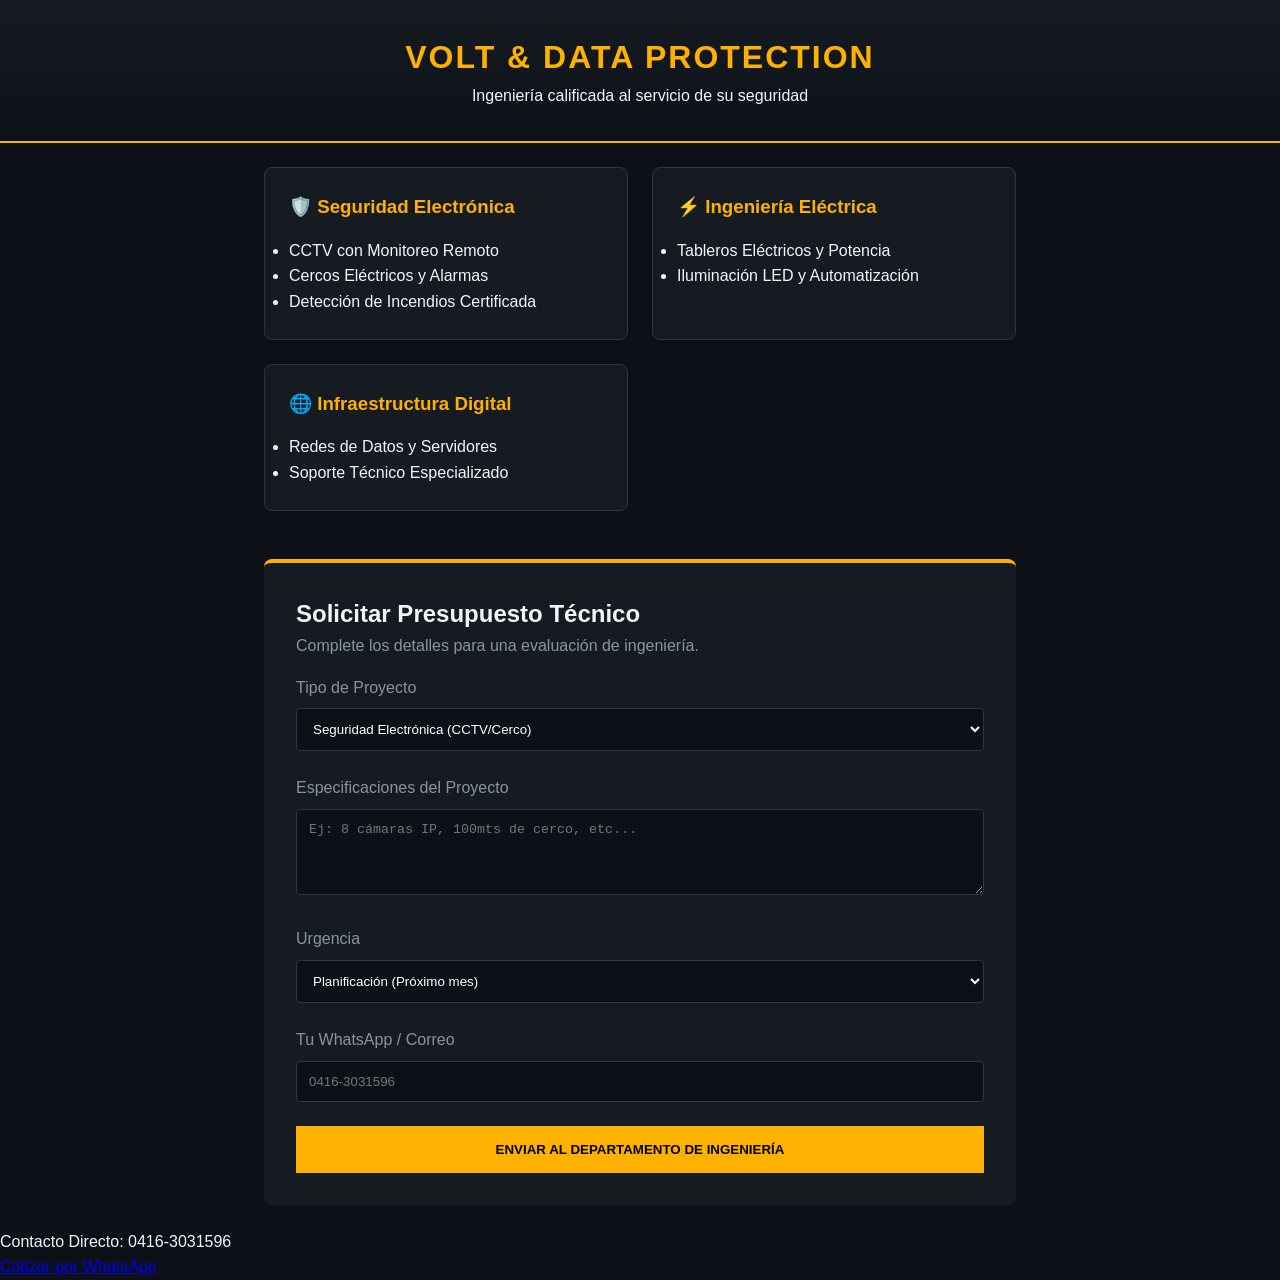
==== index.html @ 0964ef6d "fix: corregir IDs de formulario para accesibilidad" ====
<!DOCTYPE html>
<html lang="es">
<head>
    <meta charset="UTF-8">
    <meta name="viewport" content="width=device-width, initial-scale=1.0">
    <title>Volt & Data Protection | Ingeniería y Seguridad</title>
    <link rel="stylesheet" href="src/css/style.css">
    <script src="src/js/main.js" defer></script>
    
    <meta property="og:title" content="Volt & Data Protection">
    <meta property="og:description" content="Ingeniería especializada en Seguridad Electrónica, Redes y Energía.">
    <meta property="og:type" content="website">
    <meta property="og:url" content="https://dekardinuta.github.io/volt-data-protection/">
    <meta property="og:image" content="https://dekardinuta.github.io/volt-data-protection/assets/img/social/og-image.jpg">
    <meta name="twitter:card" content="summary_large_image">
</head>
<body>

    <header>
        <h1>Volt & Data Protection</h1>
        <p>Ingeniería calificada al servicio de su seguridad</p>
    </header>

    <main class="container">
        <section class="services-grid">
            <div class="card" id="seguridad">
                <h3>🛡️ Seguridad Electrónica</h3>
                <ul>
                    <li>CCTV con Monitoreo Remoto</li>
                    <li>Cercos Eléctricos y Alarmas</li>
                    <li>Detección de Incendios Certificada</li>
                </ul>
            </div>

            <div class="card" id="electrica">
                <h3>⚡ Ingeniería Eléctrica</h3>
                <ul>
                    <li>Tableros Eléctricos y Potencia</li>
                    <li>Iluminación LED y Automatización</li>
                </ul>
            </div>

            <div class="card" id="redes">
                <h3>🌐 Infraestructura Digital</h3>
                <ul>
                    <li>Redes de Datos y Servidores</li>
                    <li>Soporte Técnico Especializado</li>
                </ul>
            </div>
        </section>

        <section id="contacto">
            <form id="lead-form">
                <h2>Solicitar Presupuesto Técnico</h2>
                <p style="color: var(--text-dim); margin-bottom: 1rem;">Complete los detalles para una evaluación de ingeniería.</p>
                
                <label for="tipo">Tipo de Proyecto</label>
                <select id="tipo" name="tipo" required>
                    <option value="Seguridad">Seguridad Electrónica (CCTV/Cerco)</option>
                    <option value="Incendio">Sistemas Contra Incendio</option>
                    <option value="Electrica">Ingeniería Eléctrica / Motores</option>
                    <option value="Redes">Redes y Datos</option>
                </select>

                <label for="specs">Especificaciones del Proyecto</label>
                <textarea id="specs" name="specs" rows="4" placeholder="Ej: 8 cámaras IP, 100mts de cerco, etc..." required></textarea>

                <label for="urgencia">Urgencia</label>
                <select id="urgencia" name="urgencia">
                    <option value="Baja">Planificación (Próximo mes)</option>
                    <option value="Media">Normal (Esta semana)</option>
                    <option value="Alta">Inmediata / Emergencia</option>
                </select>

                <label for="contacto-input">Tu WhatsApp / Correo</label>
                <input type="text" id="contacto-input" name="contacto" required placeholder="0416-3031596">

                <button type="submit">Enviar al Departamento de Ingeniería</button>
            </form>
        </section>
    </main>

    <footer>
        <p>Contacto Directo: 0416-3031596</p>
        <a href="https://wa.me/584163031596" class="btn-whatsapp">Cotizar por WhatsApp</a>
    </footer>

</body>
</html>
---- src/css/style.css ----
:root {
    --bg-dark: #0d1117;       /* Azul casi negro (profesional) */
    --bg-card: #161b22;       /* Gris grafito para secciones */
    --accent: #ffb100;        /* Ámbar / Amarillo seguridad */
    --text-main: #f0f6fc;     /* Blanco puro */
    --text-dim: #8b949e;      /* Gris para detalles */
    --border: #30363d;
}

* { box-sizing: border-box; margin: 0; padding: 0; }

body {
    background-color: var(--bg-dark);
    color: var(--text-main);
    font-family: 'Segoe UI', Tahoma, Geneva, Verdana, sans-serif;
    line-height: 1.6;
}

header {
    padding: 2rem;
    text-align: center;
    border-bottom: 2px solid var(--accent);
    background: linear-gradient(180deg, #161b22 0%, #0d1117 100%);
}

header h1 { color: var(--accent); letter-spacing: 2px; text-transform: uppercase; }

.container { padding: 1.5rem; max-width: 800px; margin: auto; }

/* Grid de Pilares */
.services-grid {
    display: grid;
    grid-template-columns: repeat(auto-fit, minmax(250px, 1fr));
    gap: 1.5rem;
    margin-bottom: 3rem;
}

.card {
    background: var(--bg-card);
    padding: 1.5rem;
    border-radius: 8px;
    border: 1px solid var(--border);
    transition: 0.3s;
}

.card:hover { border-color: var(--accent); transform: translateY(-5px); }

.card h3 { color: var(--accent); margin-bottom: 1rem; }

/* Formulario Industrial */
#lead-form {
    background: var(--bg-card);
    padding: 2rem;
    border-radius: 8px;
    border-top: 4px solid var(--accent);
}

label { display: block; margin-bottom: 0.5rem; color: var(--text-dim); }

input, select, textarea {
    width: 100%;
    padding: 12px;
    margin-bottom: 1.5rem;
    background: #0d1117;
    border: 1px solid var(--border);
    color: white;
    border-radius: 4px;
}

button {
    background: var(--accent);
    color: #000;
    border: none;
    padding: 1rem 2rem;
    font-weight: bold;
    width: 100%;
    cursor: pointer;
    text-transform: uppercase;
}

button:hover { background: #e6a000; }
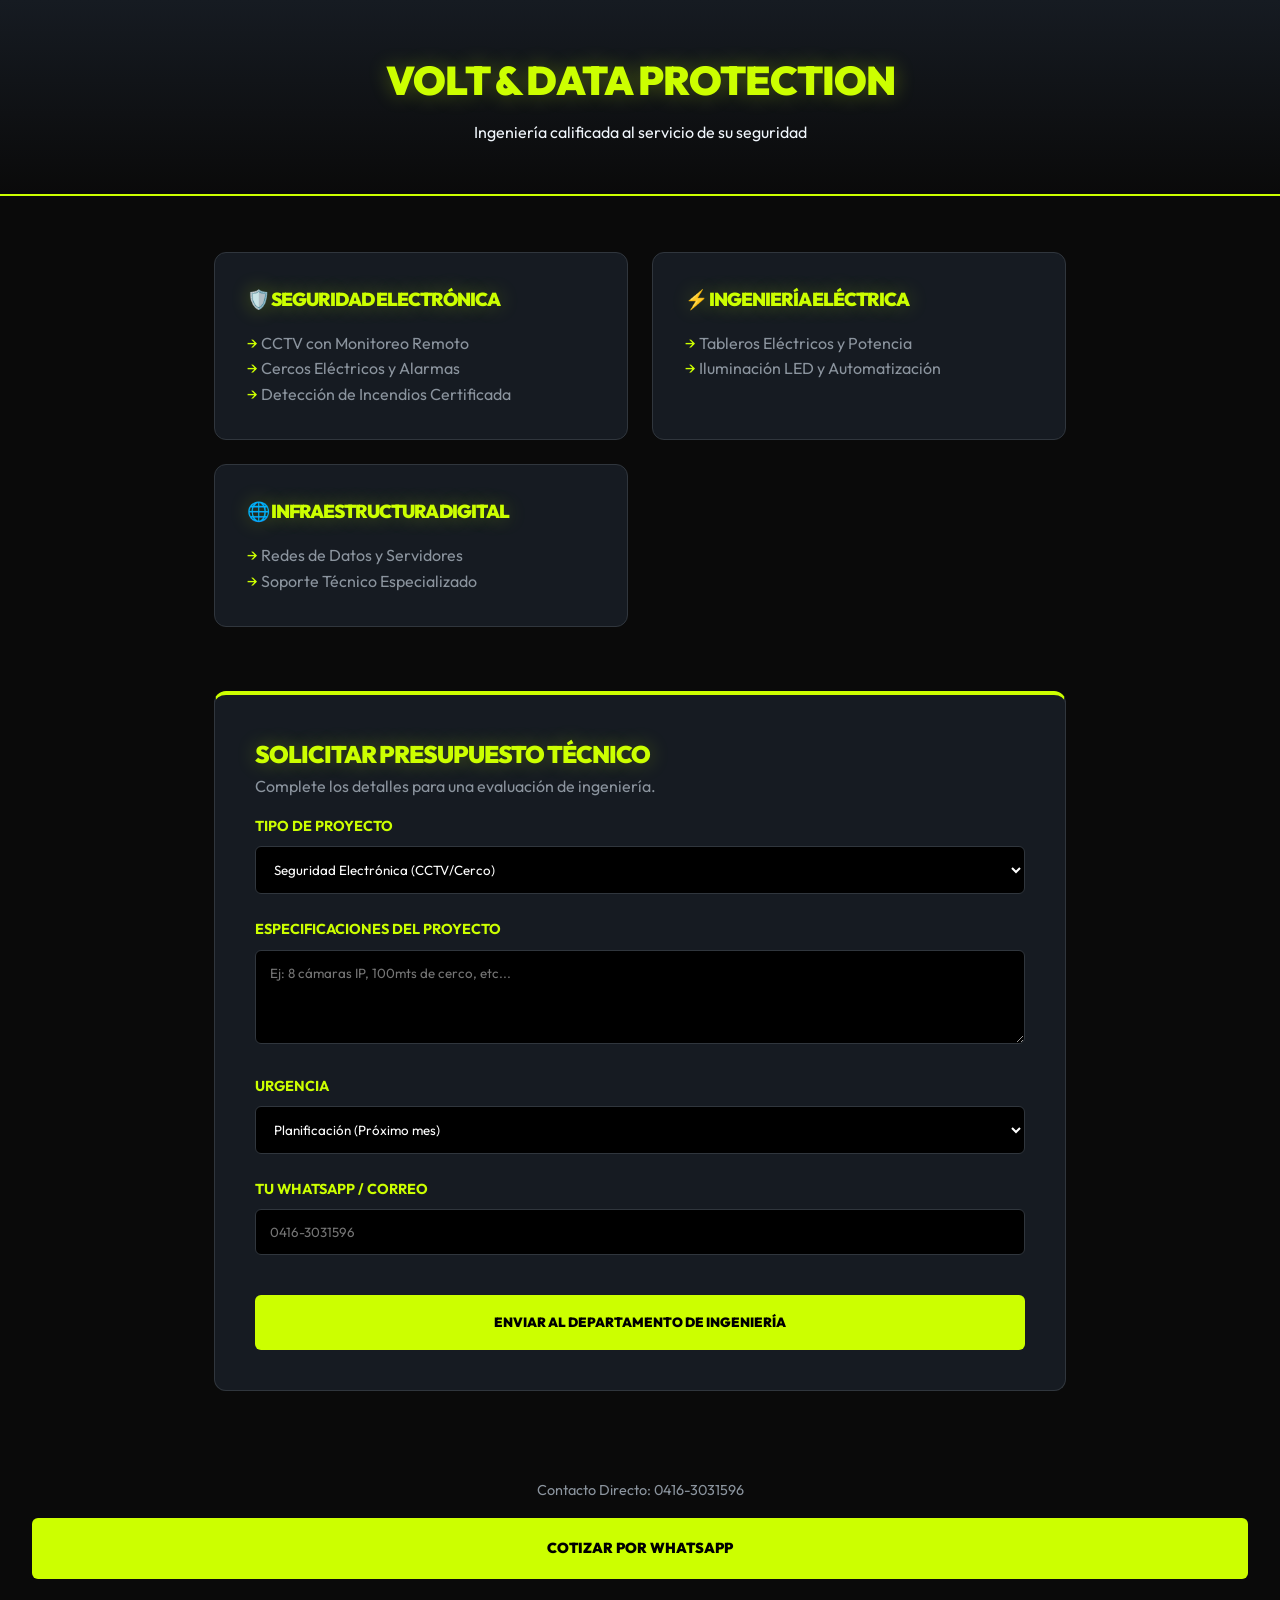
==== commit 8ef6c256: "style: rediseño total con fuente Outfit y paleta Neon Greenn" ====
--- a/index.html
+++ b/index.html
@@ -6,7 +6,7 @@
     <title>Volt & Data Protection | Ingeniería y Seguridad</title>
     <link rel="stylesheet" href="src/css/style.css">
     <script src="src/js/main.js" defer></script>
-    
+	<link href="https://fonts.googleapis.com/css2?family=Outfit:wght@400;900&display=swap" rel="stylesheet">		    
     <meta property="og:title" content="Volt & Data Protection">
     <meta property="og:description" content="Ingeniería especializada en Seguridad Electrónica, Redes y Energía.">
     <meta property="og:type" content="website">
--- a/src/css/style.css
+++ b/src/css/style.css
@@ -1,81 +1,155 @@
+/* 1. Variables Globales (Aquí controlas los colores de toda la web) */
 :root {
-    --bg-dark: #0d1117;       /* Azul casi negro (profesional) */
-    --bg-card: #161b22;       /* Gris grafito para secciones */
-    --accent: #ffb100;        /* Ámbar / Amarillo seguridad */
-    --text-main: #f0f6fc;     /* Blanco puro */
-    --text-dim: #8b949e;      /* Gris para detalles */
+    --neon-green: rgb(204, 255, 0);   /* El verde de tu captura */
+    --bg-dark: #0a0a0a;             /* Fondo casi negro para que resalte el neon */
+    --bg-card: #161b22;             /* Gris grafito para las tarjetas */
+    --text-main: #f0f6fc;
+    --text-dim: #8b949e;
     --border: #30363d;
 }
 
-* { box-sizing: border-box; margin: 0; padding: 0; }
+/* 2. Reset y Tipografía Base */
+* { 
+    box-sizing: border-box; 
+    margin: 0; 
+    padding: 0; 
+}
 
 body {
     background-color: var(--bg-dark);
     color: var(--text-main);
-    font-family: 'Segoe UI', Tahoma, Geneva, Verdana, sans-serif;
+    font-family: 'Outfit', sans-serif; /* La fuente moderna que elegiste */
     line-height: 1.6;
 }
 
-header {
-    padding: 2rem;
-    text-align: center;
-    border-bottom: 2px solid var(--accent);
-    background: linear-gradient(180deg, #161b22 0%, #0d1117 100%);
+/* 3. Títulos con Efecto Neón */
+h1, h2, h3 {
+    font-family: 'Outfit', sans-serif;
+    font-weight: 900;
+    text-transform: uppercase;
+    color: var(--neon-green);
+    text-shadow: rgba(204, 255, 0, 0.3) 0px 0px 20px; /* Brillo suave */
+    letter-spacing: -1px;
 }
 
-header h1 { color: var(--accent); letter-spacing: 2px; text-transform: uppercase; }
+header {
+    padding: 3rem 2rem;
+    text-align: center;
+    border-bottom: 2px solid var(--neon-green);
+    background: linear-gradient(180deg, #161b22 0%, #0a0a0a 100%);
+}
 
-.container { padding: 1.5rem; max-width: 800px; margin: auto; }
+header h1 { 
+    font-size: 2.5rem; 
+    margin-bottom: 0.5rem;
+}
 
-/* Grid de Pilares */
+/* 4. Contenedor y Tarjetas */
+.container { 
+    padding: 1.5rem; 
+    max-width: 900px; 
+    margin: auto; 
+}
+
 .services-grid {
     display: grid;
-    grid-template-columns: repeat(auto-fit, minmax(250px, 1fr));
+    grid-template-columns: repeat(auto-fit, minmax(280px, 1fr));
     gap: 1.5rem;
+    margin-top: 2rem;
     margin-bottom: 3rem;
 }
 
 .card {
     background: var(--bg-card);
-    padding: 1.5rem;
-    border-radius: 8px;
+    padding: 2rem;
+    border-radius: 12px;
     border: 1px solid var(--border);
-    transition: 0.3s;
+    transition: 0.3s ease;
 }
 
-.card:hover { border-color: var(--accent); transform: translateY(-5px); }
+.card:hover { 
+    border-color: var(--neon-green); 
+    transform: translateY(-5px);
+    box-shadow: 0 0 15px rgba(204, 255, 0, 0.1);
+}
 
-.card h3 { color: var(--accent); margin-bottom: 1rem; }
+.card ul {
+    list-style: none;
+    margin-top: 1rem;
+    color: var(--text-dim);
+}
 
-/* Formulario Industrial */
+.card li::before {
+    content: "→ ";
+    color: var(--neon-green);
+}
+
+/* 5. Formulario Profesional */
+#contacto {
+    margin-top: 4rem;
+}
+
 #lead-form {
     background: var(--bg-card);
-    padding: 2rem;
-    border-radius: 8px;
-    border-top: 4px solid var(--accent);
+    padding: 2.5rem;
+    border-radius: 12px;
+    border: 1px solid var(--border);
+    border-top: 4px solid var(--neon-green); /* Línea superior neón */
 }
 
-label { display: block; margin-bottom: 0.5rem; color: var(--text-dim); }
+label { 
+    display: block; 
+    margin-bottom: 0.5rem; 
+    color: var(--neon-green); 
+    font-weight: bold;
+    font-size: 0.9rem;
+    text-transform: uppercase;
+}
 
 input, select, textarea {
     width: 100%;
-    padding: 12px;
+    padding: 14px;
     margin-bottom: 1.5rem;
-    background: #0d1117;
+    background: #000;
     border: 1px solid var(--border);
     color: white;
-    border-radius: 4px;
+    border-radius: 6px;
+    font-family: inherit;
 }
 
-button {
-    background: var(--accent);
-    color: #000;
+input:focus, textarea:focus {
+    outline: none;
+    border-color: var(--neon-green);
+}
+
+/* 6. Botones (El corazón del diseño) */
+button, .btn-whatsapp {
+    background-color: var(--neon-green);
+    color: black;
+    font-weight: 900;
     border: none;
-    padding: 1rem 2rem;
-    font-weight: bold;
+    padding: 1.2rem;
     width: 100%;
     cursor: pointer;
     text-transform: uppercase;
+    font-family: 'Outfit', sans-serif;
+    border-radius: 6px;
+    transition: 0.3s;
+    display: block;
+    text-align: center;
+    text-decoration: none;
+    margin-top: 1rem;
 }
 
-button:hover { background: #e6a000; }
+button:hover, .btn-whatsapp:hover {
+    box-shadow: 0 0 25px var(--neon-green);
+    transform: scale(1.02);
+    filter: brightness(1.1);
+}
+
+footer {
+    text-align: center;
+    padding: 4rem 2rem;
+    color: var(--text-dim);
+    font-size: 0.9rem;
+}
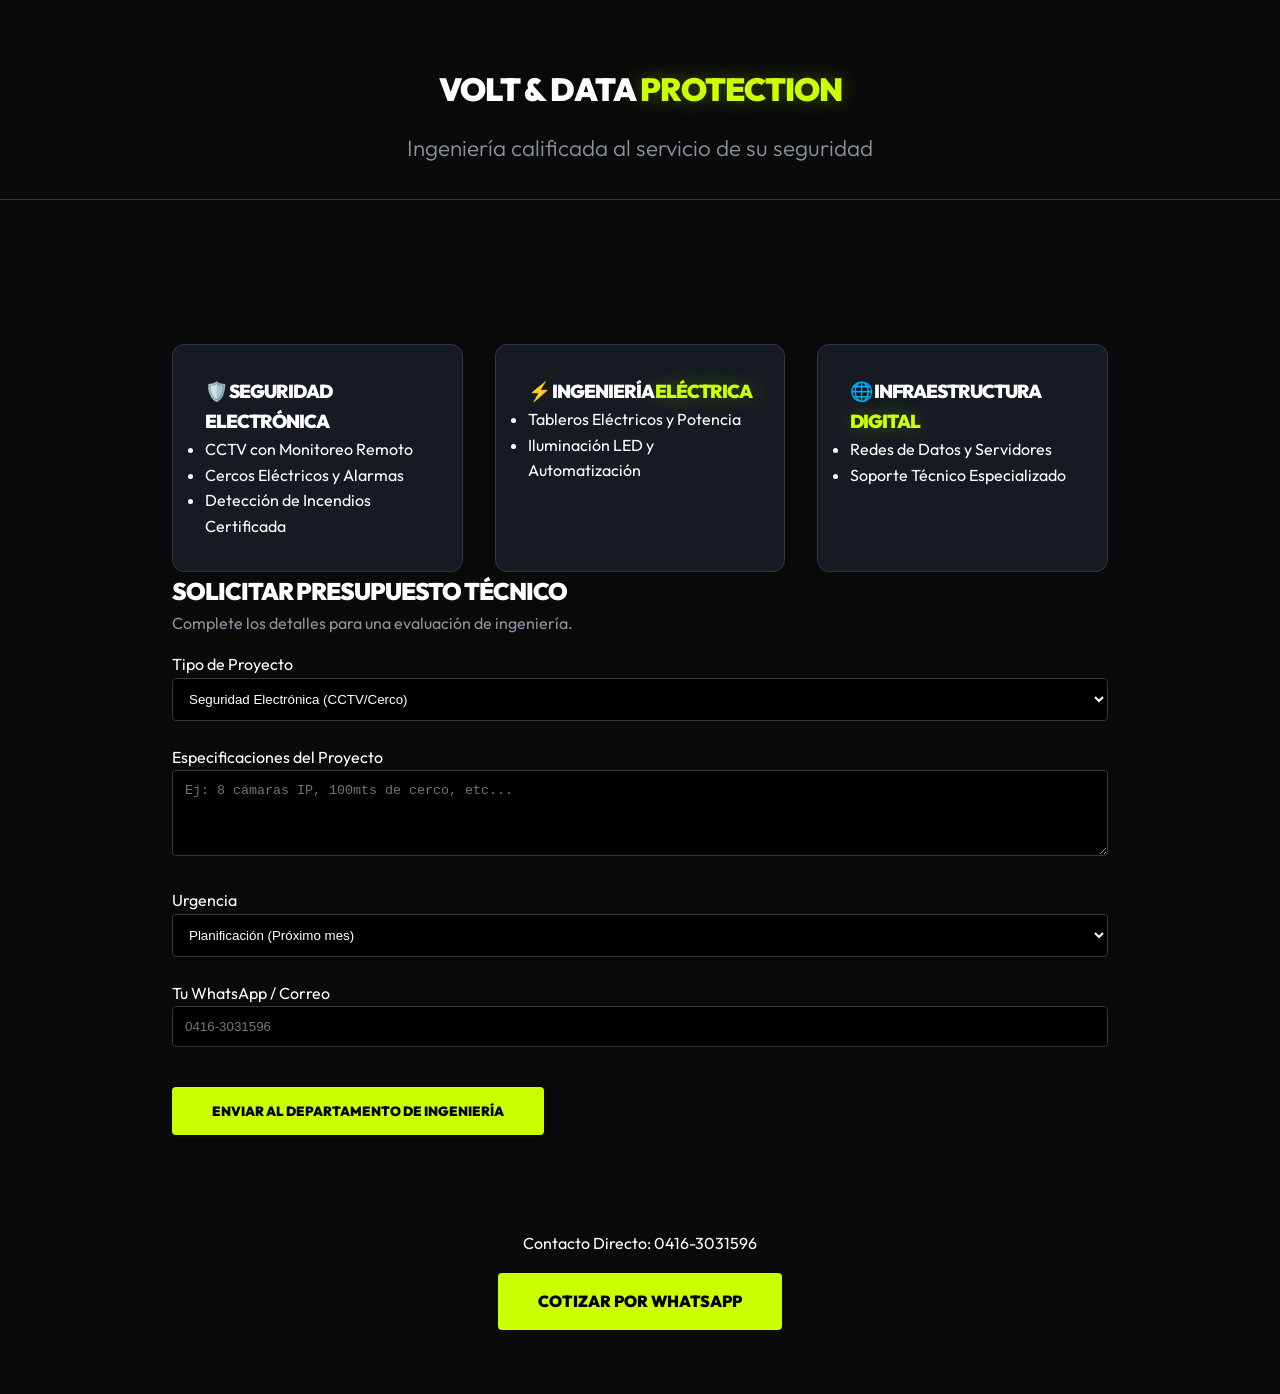
==== commit 3960299e: "style: balance visual bicolor y ajuste de jerarquia en botones y titulos" ====
--- a/index.html
+++ b/index.html
@@ -17,14 +17,14 @@
 <body>
 
     <header>
-        <h1>Volt & Data Protection</h1>
+        <h1>Volt & Data <span>Protection</span></h1>
         <p>Ingeniería calificada al servicio de su seguridad</p>
     </header>
 
     <main class="container">
         <section class="services-grid">
             <div class="card" id="seguridad">
-                <h3>🛡️ Seguridad Electrónica</h3>
+                <h3>🛡️ Seguridad <spam>Electrónica</span></h3>
                 <ul>
                     <li>CCTV con Monitoreo Remoto</li>
                     <li>Cercos Eléctricos y Alarmas</li>
@@ -33,7 +33,7 @@
             </div>
 
             <div class="card" id="electrica">
-                <h3>⚡ Ingeniería Eléctrica</h3>
+                <h3>⚡ Ingeniería <span>Eléctrica</span></h3>
                 <ul>
                     <li>Tableros Eléctricos y Potencia</li>
                     <li>Iluminación LED y Automatización</li>
@@ -41,7 +41,7 @@
             </div>
 
             <div class="card" id="redes">
-                <h3>🌐 Infraestructura Digital</h3>
+                <h3>🌐 Infraestructura <span>Digital</span></h3>
                 <ul>
                     <li>Redes de Datos y Servidores</li>
                     <li>Soporte Técnico Especializado</li>
--- a/src/css/style.css
+++ b/src/css/style.css
@@ -1,62 +1,68 @@
-/* 1. Variables Globales (Aquí controlas los colores de toda la web) */
 :root {
-    --neon-green: rgb(204, 255, 0);   /* El verde de tu captura */
-    --bg-dark: #0a0a0a;             /* Fondo casi negro para que resalte el neon */
-    --bg-card: #161b22;             /* Gris grafito para las tarjetas */
-    --text-main: #f0f6fc;
+    --neon-green: rgb(204, 255, 0);
+    --bg-dark: #0a0a0a;
+    --bg-card: #161b22;
+    --text-main: #ffffff;
     --text-dim: #8b949e;
     --border: #30363d;
 }
 
-/* 2. Reset y Tipografía Base */
-* { 
-    box-sizing: border-box; 
-    margin: 0; 
-    padding: 0; 
-}
+* { box-sizing: border-box; margin: 0; padding: 0; }
 
 body {
     background-color: var(--bg-dark);
     color: var(--text-main);
-    font-family: 'Outfit', sans-serif; /* La fuente moderna que elegiste */
+    font-family: 'Outfit', sans-serif;
     line-height: 1.6;
 }
 
-/* 3. Títulos con Efecto Neón */
+/* --- HEADER --- */
+header {
+    padding: 4rem 2rem;
+    text-align: center;
+    position: relative;
+}
+
+/* Título bicolor */
 h1, h2, h3 {
-    font-family: 'Outfit', sans-serif;
     font-weight: 900;
     text-transform: uppercase;
-    color: var(--neon-green);
-    text-shadow: rgba(204, 255, 0, 0.3) 0px 0px 20px; /* Brillo suave */
+    color: #ffffff; /* Color base Blanco */
     letter-spacing: -1px;
 }
 
-header {
-    padding: 3rem 2rem;
-    text-align: center;
-    border-bottom: 2px solid var(--neon-green);
-    background: linear-gradient(180deg, #161b22 0%, #0a0a0a 100%);
+/* La palabra resaltada en Verde */
+h1 span, h3 span {
+    color: var(--neon-green);
+    text-shadow: rgba(204, 255, 0, 0.3) 0px 0px 20px;
 }
 
-header h1 { 
-    font-size: 2.5rem; 
-    margin-bottom: 0.5rem;
+header p {
+    font-size: 1.4rem; /* Más grande como pediste */
+    color: var(--text-dim);
+    margin-top: 1rem;
+    font-weight: 300;
 }
 
-/* 4. Contenedor y Tarjetas */
-.container { 
-    padding: 1.5rem; 
-    max-width: 900px; 
-    margin: auto; 
+/* --- LÍNEA DIVISORIA SUTIL --- */
+header::after {
+    content: "";
+    display: block;
+    width: 110%; /* Sobrepasa un poco el contenido */
+    height: 1px;
+    background: var(--border); /* Casi imperceptible */
+    margin: 2rem auto 0;
+    transform: translateX(-5%); /* La centra aunque sea más ancha */
 }
+
+/* --- CARDS --- */
+.container { padding: 2rem; max-width: 1000px; margin: auto; }
 
 .services-grid {
     display: grid;
     grid-template-columns: repeat(auto-fit, minmax(280px, 1fr));
-    gap: 1.5rem;
-    margin-top: 2rem;
-    margin-bottom: 3rem;
+    gap: 2rem;
+    margin-top: 3rem;
 }
 
 .card {
@@ -64,92 +70,55 @@
     padding: 2rem;
     border-radius: 12px;
     border: 1px solid var(--border);
-    transition: 0.3s ease;
 }
 
-.card:hover { 
-    border-color: var(--neon-green); 
-    transform: translateY(-5px);
-    box-shadow: 0 0 15px rgba(204, 255, 0, 0.1);
-}
-
-.card ul {
-    list-style: none;
-    margin-top: 1rem;
-    color: var(--text-dim);
-}
-
-.card li::before {
-    content: "→ ";
-    color: var(--neon-green);
-}
-
-/* 5. Formulario Profesional */
-#contacto {
-    margin-top: 4rem;
-}
-
-#lead-form {
-    background: var(--bg-card);
-    padding: 2.5rem;
-    border-radius: 12px;
-    border: 1px solid var(--border);
-    border-top: 4px solid var(--neon-green); /* Línea superior neón */
-}
-
-label { 
-    display: block; 
-    margin-bottom: 0.5rem; 
-    color: var(--neon-green); 
-    font-weight: bold;
-    font-size: 0.9rem;
-    text-transform: uppercase;
-}
-
-input, select, textarea {
-    width: 100%;
-    padding: 14px;
-    margin-bottom: 1.5rem;
-    background: #000;
-    border: 1px solid var(--border);
-    color: white;
-    border-radius: 6px;
-    font-family: inherit;
-}
-
-input:focus, textarea:focus {
-    outline: none;
-    border-color: var(--neon-green);
-}
-
-/* 6. Botones (El corazón del diseño) */
+/* --- BOTONES (Ancho automático, no total) --- */
 button, .btn-whatsapp {
     background-color: var(--neon-green);
     color: black;
     font-weight: 900;
     border: none;
-    padding: 1.2rem;
-    width: 100%;
+    padding: 1rem 2.5rem; /* Padding lateral para que no ocupe todo */
+    width: auto;           /* Ancho según el texto */
+    display: inline-block; /* Permite que el ancho sea automático */
     cursor: pointer;
     text-transform: uppercase;
     font-family: 'Outfit', sans-serif;
-    border-radius: 6px;
+    border-radius: 4px;
     transition: 0.3s;
-    display: block;
-    text-align: center;
     text-decoration: none;
     margin-top: 1rem;
 }
 
-button:hover, .btn-whatsapp:hover {
-    box-shadow: 0 0 25px var(--neon-green);
-    transform: scale(1.02);
-    filter: brightness(1.1);
+/* Centrar el botón del formulario */
+#lead-form {
+    text-align: left; /* Contenido a la izquierda */
 }
 
+/* Para que el botón de envío no sea gigante */
+#lead-form button {
+    width: max-content; 
+    margin-top: 1rem;
+}
+
+/* Botón WhatsApp en el footer centrado */
 footer {
     text-align: center;
-    padding: 4rem 2rem;
-    color: var(--text-dim);
-    font-size: 0.9rem;
+    padding: 4rem;
 }
+
+button:hover, .btn-whatsapp:hover {
+    box-shadow: 0 0 20px var(--neon-green);
+    transform: translateY(-2px);
+}
+
+/* --- FORMULARIO --- */
+input, select, textarea {
+    width: 100%;
+    padding: 12px;
+    margin-bottom: 1.5rem;
+    background: #000;
+    border: 1px solid var(--border);
+    color: white;
+    border-radius: 4px;
+}
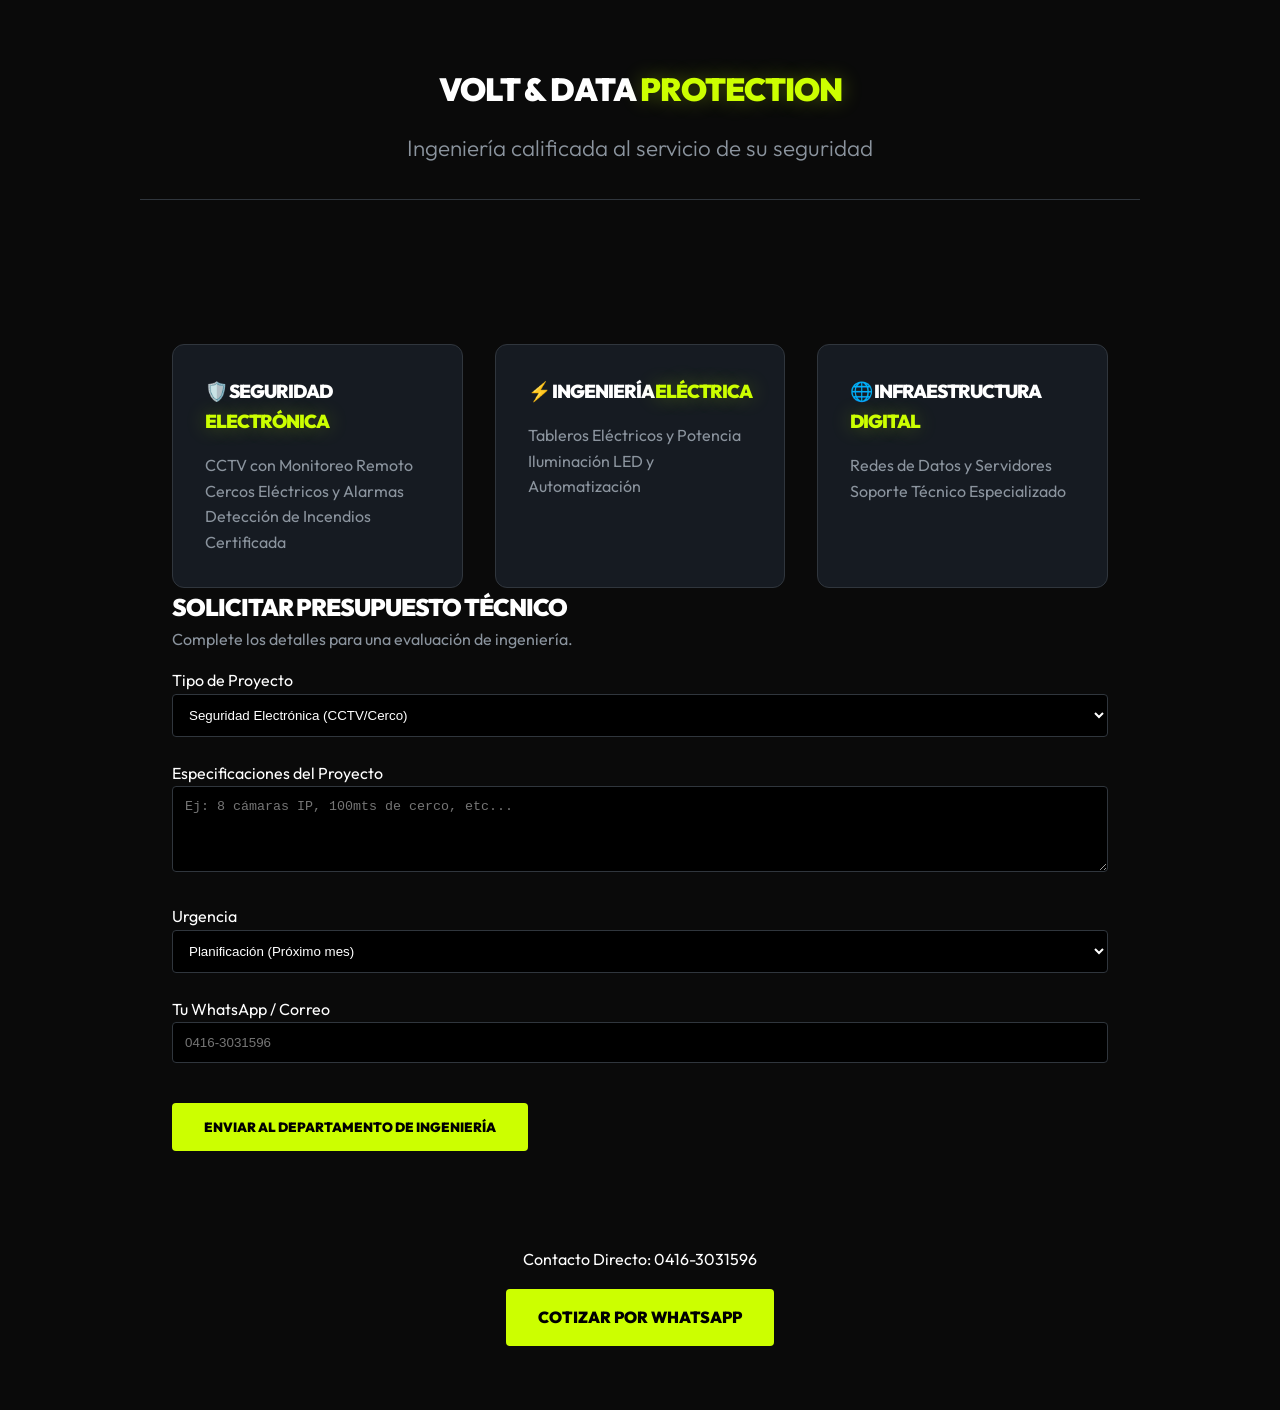
==== commit 3026d8b0: "fix: corregir etiquetas span y restaurar efectos hover en tarjetas con estilo bicolor" ====
--- a/index.html
+++ b/index.html
@@ -24,7 +24,7 @@
     <main class="container">
         <section class="services-grid">
             <div class="card" id="seguridad">
-                <h3>🛡️ Seguridad <spam>Electrónica</span></h3>
+                <h3>🛡️ Seguridad <span>Electrónica</span></h3>
                 <ul>
                     <li>CCTV con Monitoreo Remoto</li>
                     <li>Cercos Eléctricos y Alarmas</li>
--- a/src/css/style.css
+++ b/src/css/style.css
@@ -14,31 +14,29 @@
     color: var(--text-main);
     font-family: 'Outfit', sans-serif;
     line-height: 1.6;
+    overflow-x: hidden;
 }
 
 /* --- HEADER --- */
 header {
     padding: 4rem 2rem;
     text-align: center;
-    position: relative;
 }
 
-/* Título bicolor */
 h1, h2, h3 {
     font-weight: 900;
     text-transform: uppercase;
-    color: #ffffff; /* Color base Blanco */
+    color: #ffffff;
     letter-spacing: -1px;
 }
 
-/* La palabra resaltada en Verde */
 h1 span, h3 span {
     color: var(--neon-green);
     text-shadow: rgba(204, 255, 0, 0.3) 0px 0px 20px;
 }
 
 header p {
-    font-size: 1.4rem; /* Más grande como pediste */
+    font-size: 1.4rem;
     color: var(--text-dim);
     margin-top: 1rem;
     font-weight: 300;
@@ -48,14 +46,14 @@
 header::after {
     content: "";
     display: block;
-    width: 110%; /* Sobrepasa un poco el contenido */
+    max-width: 1000px;
+    width: 90%;
     height: 1px;
-    background: var(--border); /* Casi imperceptible */
+    background: var(--border); 
     margin: 2rem auto 0;
-    transform: translateX(-5%); /* La centra aunque sea más ancha */
 }
 
-/* --- CARDS --- */
+/* --- CARDS (Con Hover Neon Recuperado) --- */
 .container { padding: 2rem; max-width: 1000px; margin: auto; }
 
 .services-grid {
@@ -70,17 +68,28 @@
     padding: 2rem;
     border-radius: 12px;
     border: 1px solid var(--border);
+    transition: all 0.3s ease; /* Transición suave para el brillo */
+    cursor: pointer;
 }
 
-/* --- BOTONES (Ancho automático, no total) --- */
+/* AQUÍ ESTÁ LO QUE RECUPERAMOS: */
+.card:hover { 
+    border-color: var(--neon-green); 
+    box-shadow: 0 0 15px rgba(204, 255, 0, 0.2);
+    transform: translateY(-5px);
+}
+
+.card ul { list-style: none; margin-top: 1rem; color: var(--text-dim); }
+
+/* --- BOTONES (Ancho automático) --- */
 button, .btn-whatsapp {
     background-color: var(--neon-green);
     color: black;
     font-weight: 900;
     border: none;
-    padding: 1rem 2.5rem; /* Padding lateral para que no ocupe todo */
-    width: auto;           /* Ancho según el texto */
-    display: inline-block; /* Permite que el ancho sea automático */
+    padding: 1rem 2rem;
+    width: auto;
+    display: inline-block; 
     cursor: pointer;
     text-transform: uppercase;
     font-family: 'Outfit', sans-serif;
@@ -90,18 +99,10 @@
     margin-top: 1rem;
 }
 
-/* Centrar el botón del formulario */
-#lead-form {
-    text-align: left; /* Contenido a la izquierda */
+#lead-form button {
+    width: fit-content;
 }
 
-/* Para que el botón de envío no sea gigante */
-#lead-form button {
-    width: max-content; 
-    margin-top: 1rem;
-}
-
-/* Botón WhatsApp en el footer centrado */
 footer {
     text-align: center;
     padding: 4rem;
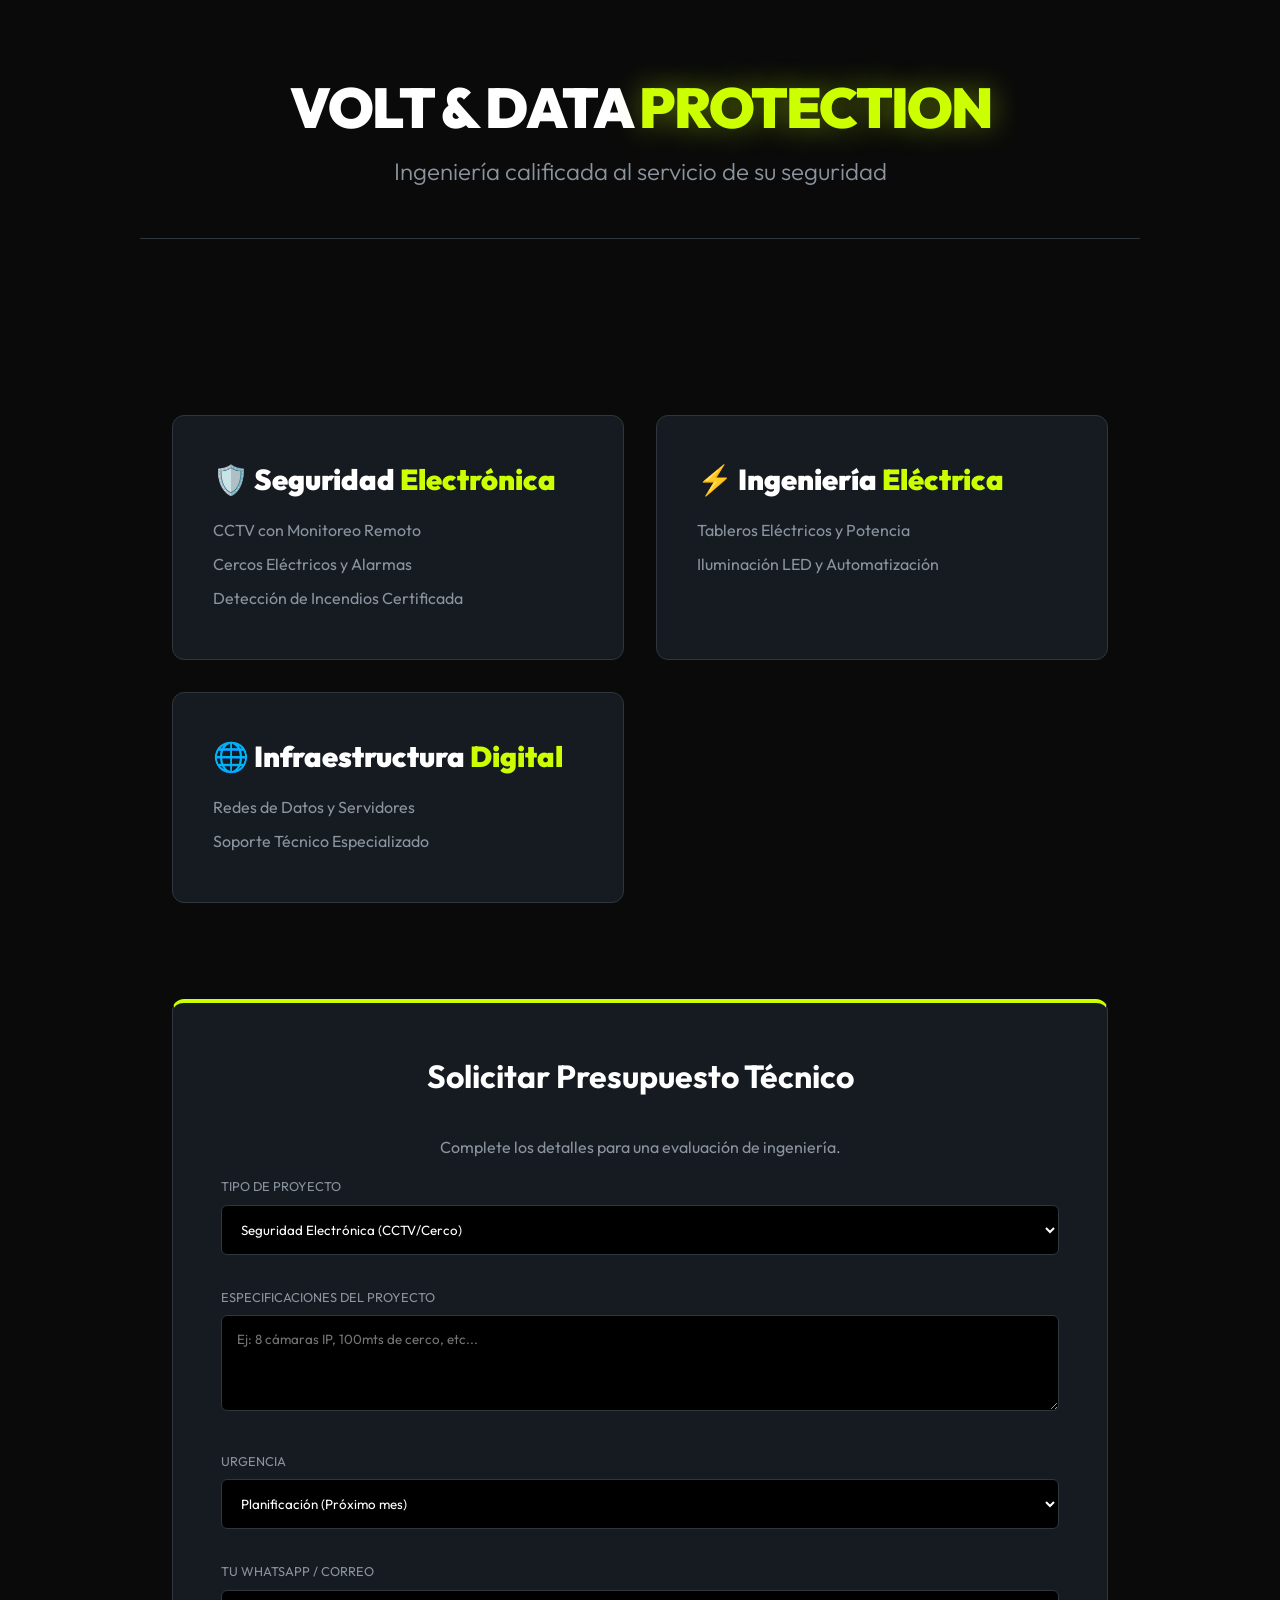
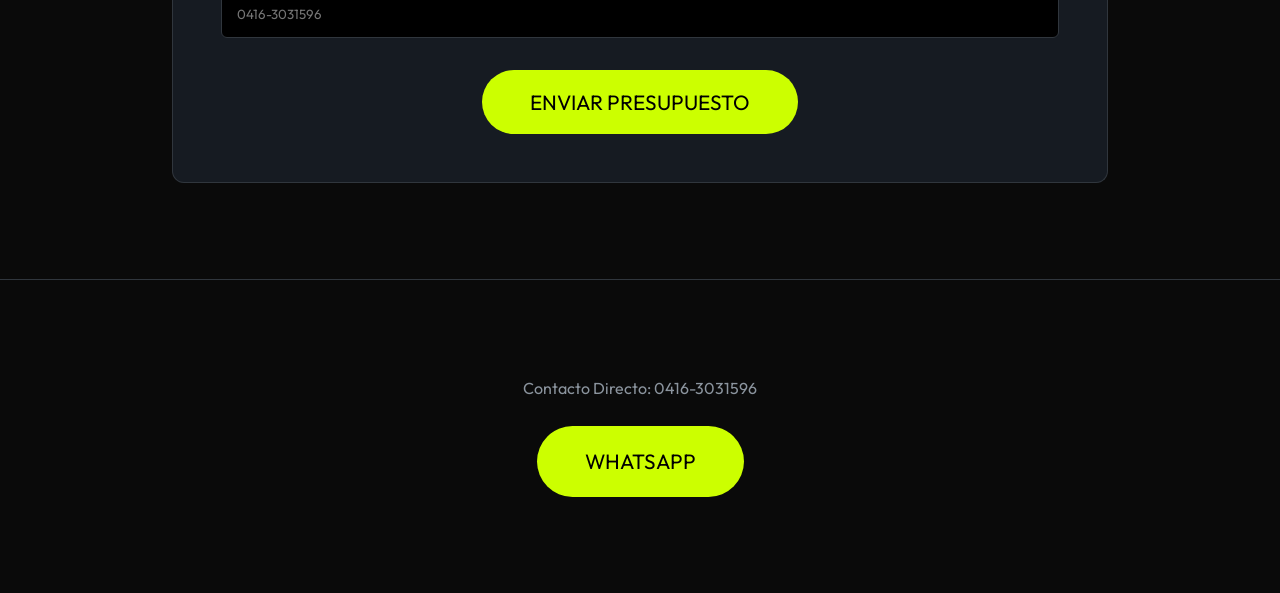
==== commit 2b7a01fd: "style: corregir layout de cards, espaciado de formulario y estilo de botones" ====
--- a/index.html
+++ b/index.html
@@ -75,14 +75,14 @@
                 <label for="contacto-input">Tu WhatsApp / Correo</label>
                 <input type="text" id="contacto-input" name="contacto" required placeholder="0416-3031596">
 
-                <button type="submit">Enviar al Departamento de Ingeniería</button>
+                <button type="submit">Enviar Presupuesto</button>
             </form>
         </section>
     </main>
 
     <footer>
         <p>Contacto Directo: 0416-3031596</p>
-        <a href="https://wa.me/584163031596" class="btn-whatsapp">Cotizar por WhatsApp</a>
+        <a href="https://wa.me/584163031596" class="btn-whatsapp">WhatsApp</a>
     </footer>
 
 </body>
--- a/src/css/style.css
+++ b/src/css/style.css
@@ -14,31 +14,32 @@
     color: var(--text-main);
     font-family: 'Outfit', sans-serif;
     line-height: 1.6;
-    overflow-x: hidden;
 }
 
 /* --- HEADER --- */
 header {
-    padding: 4rem 2rem;
+    padding: 5rem 2rem; /* Más aire arriba */
     text-align: center;
 }
 
-h1, h2, h3 {
-    font-weight: 900;
+h1 {
+    font-size: 3.5rem; /* Título más grande */
+    font-weight: 900;  /* Ultra Bold */
     text-transform: uppercase;
     color: #ffffff;
-    letter-spacing: -1px;
+    letter-spacing: -2px;
+    line-height: 1;
+    margin-bottom: 1rem;
 }
 
-h1 span, h3 span {
+h1 span {
     color: var(--neon-green);
-    text-shadow: rgba(204, 255, 0, 0.3) 0px 0px 20px;
+    text-shadow: rgba(204, 255, 0, 0.4) 0px 0px 30px;
 }
 
 header p {
-    font-size: 1.4rem;
+    font-size: 1.5rem;
     color: var(--text-dim);
-    margin-top: 1rem;
     font-weight: 300;
 }
 
@@ -47,79 +48,113 @@
     content: "";
     display: block;
     max-width: 1000px;
-    width: 90%;
+    width: 95%;
     height: 1px;
     background: var(--border); 
-    margin: 2rem auto 0;
+    margin: 3rem auto 0;
 }
 
-/* --- CARDS (Con Hover Neon Recuperado) --- */
+/* --- CARDS (Estructura Original) --- */
 .container { padding: 2rem; max-width: 1000px; margin: auto; }
 
 .services-grid {
     display: grid;
-    grid-template-columns: repeat(auto-fit, minmax(280px, 1fr));
+    grid-template-columns: repeat(auto-fit, minmax(300px, 1fr));
     gap: 2rem;
-    margin-top: 3rem;
+    margin-top: 4rem;
 }
 
 .card {
     background: var(--bg-card);
-    padding: 2rem;
+    padding: 2.5rem;
     border-radius: 12px;
     border: 1px solid var(--border);
-    transition: all 0.3s ease; /* Transición suave para el brillo */
-    cursor: pointer;
+    transition: all 0.3s ease;
+    width: 100%; /* Ocupa todo el ancho de su columna */
 }
 
-/* AQUÍ ESTÁ LO QUE RECUPERAMOS: */
 .card:hover { 
     border-color: var(--neon-green); 
-    box-shadow: 0 0 15px rgba(204, 255, 0, 0.2);
-    transform: translateY(-5px);
+    box-shadow: 0 0 20px rgba(204, 255, 0, 0.15);
+    transform: translateY(-8px);
 }
 
-.card ul { list-style: none; margin-top: 1rem; color: var(--text-dim); }
+.card h3 {
+    font-size: 1.8rem;
+    font-weight: 900;
+    margin-bottom: 1rem;
+}
 
-/* --- BOTONES (Ancho automático) --- */
+.card h3 span { color: var(--neon-green); }
+
+.card ul { list-style: none; color: var(--text-dim); }
+.card li { margin-bottom: 0.5rem; }
+
+/* --- SECCIÓN CONTACTO (Separada de las cards) --- */
+#contacto {
+    margin-top: 6rem; /* Espacio extra para que no esté pegado */
+    padding-bottom: 4rem;
+}
+
+#lead-form {
+    background: var(--bg-card);
+    padding: 3rem;
+    border-radius: 12px;
+    border: 1px solid var(--border);
+    border-top: 4px solid var(--neon-green);
+    text-align: center; /* Centra el contenido interno */
+}
+
+#lead-form h2 { margin-bottom: 2rem; font-size: 2rem; }
+
+label { 
+    display: block; 
+    text-align: left; 
+    margin-bottom: 0.5rem; 
+    color: var(--text-dim); 
+    font-size: 0.8rem;
+    text-transform: uppercase;
+}
+
+input, select, textarea {
+    width: 100%;
+    padding: 15px;
+    margin-bottom: 2rem;
+    background: #000;
+    border: 1px solid var(--border);
+    color: white;
+    border-radius: 6px;
+    font-family: inherit;
+}
+
+/* --- BOTONES AJUSTADOS --- */
 button, .btn-whatsapp {
     background-color: var(--neon-green);
     color: black;
-    font-weight: 900;
     border: none;
-    padding: 1rem 2rem;
-    width: auto;
-    display: inline-block; 
+    padding: 1.2rem 3rem;
     cursor: pointer;
     text-transform: uppercase;
     font-family: 'Outfit', sans-serif;
-    border-radius: 4px;
+    border-radius: 50px; /* Bordes más redondeados y modernos */
     transition: 0.3s;
     text-decoration: none;
-    margin-top: 1rem;
+    display: inline-block;
+    
+    /* Petición: Letra grande pero SIN bold */
+    font-size: 1.3rem;
+    font-weight: 400; 
 }
 
-#lead-form button {
-    width: fit-content;
+button:hover, .btn-whatsapp:hover {
+    box-shadow: 0 0 30px var(--neon-green);
+    transform: scale(1.05);
 }
 
 footer {
     text-align: center;
-    padding: 4rem;
+    padding: 6rem 2rem;
+    border-top: 1px solid var(--border);
 }
 
-button:hover, .btn-whatsapp:hover {
-    box-shadow: 0 0 20px var(--neon-green);
-    transform: translateY(-2px);
-}
-
-/* --- FORMULARIO --- */
-input, select, textarea {
-    width: 100%;
-    padding: 12px;
-    margin-bottom: 1.5rem;
-    background: #000;
-    border: 1px solid var(--border);
-    color: white;
-    border-radius: 4px;
-}
+footer p { margin-bottom: 1.5rem; color: var(--text-dim); }
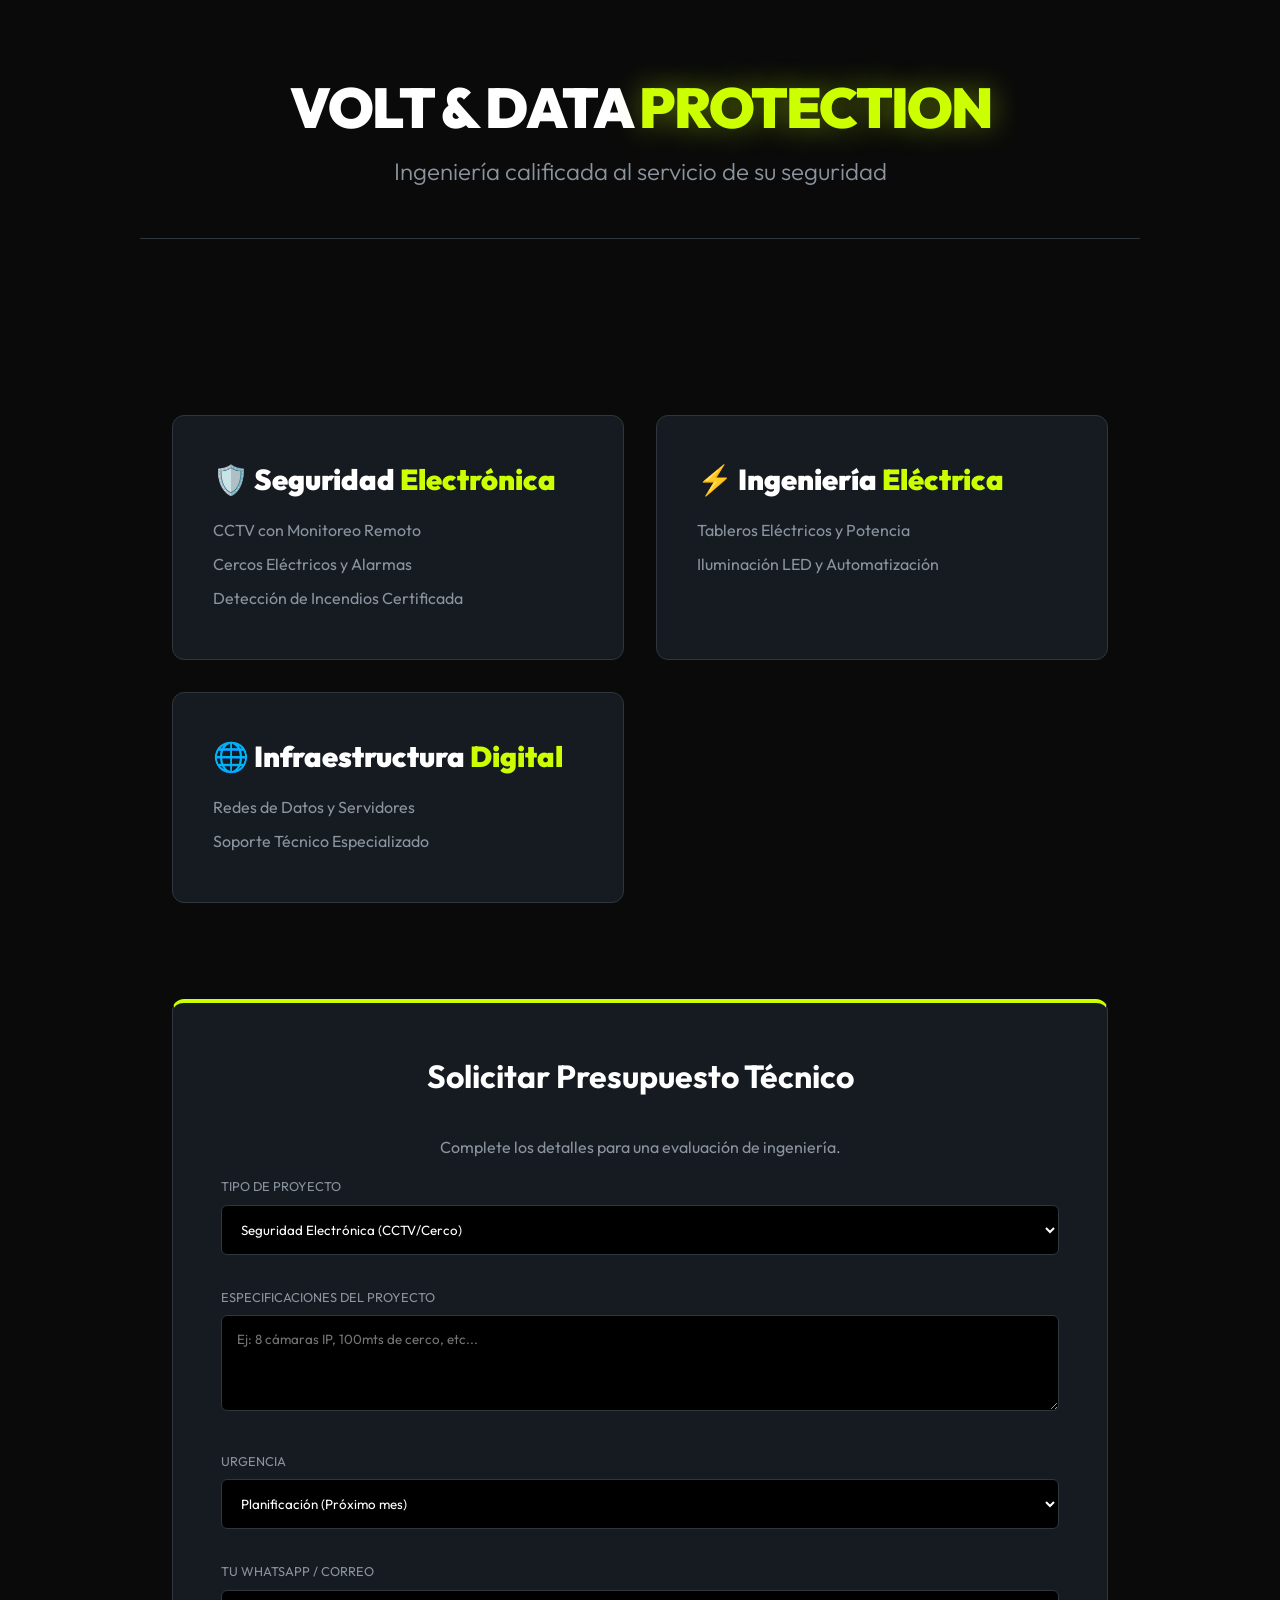
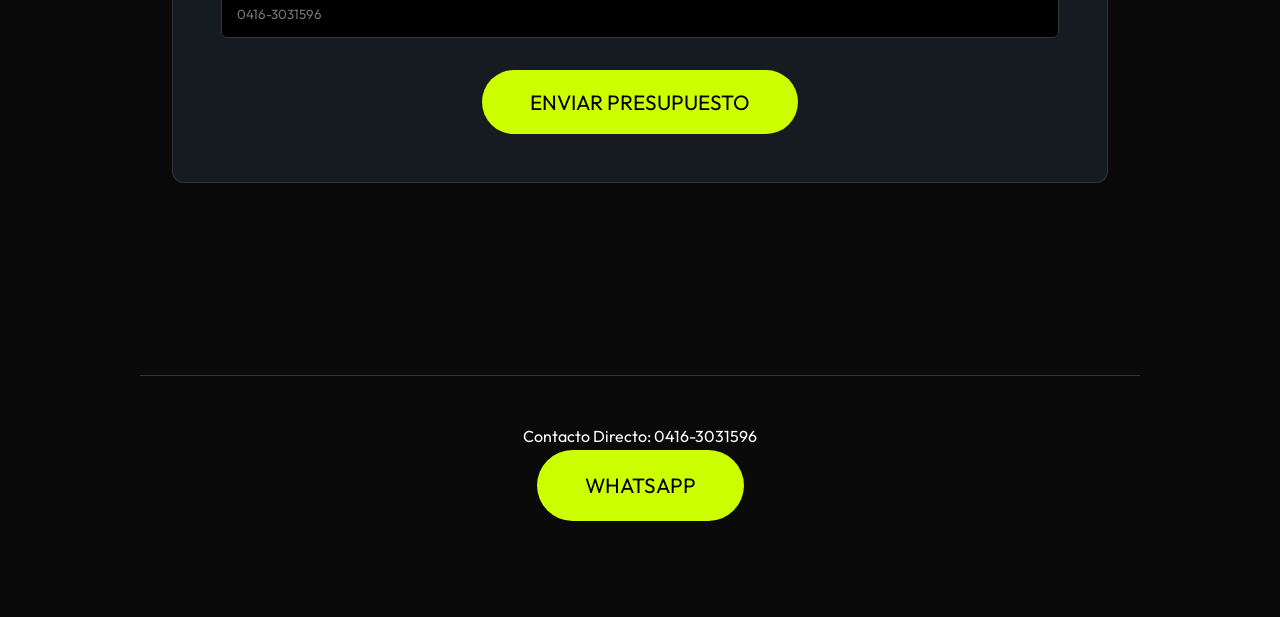
==== commit 8eacdd35: "Fix: specific sheet targeting for 'Leads' tab" ====
--- a/index.html
+++ b/index.html
@@ -4,9 +4,12 @@
     <meta charset="UTF-8">
     <meta name="viewport" content="width=device-width, initial-scale=1.0">
     <title>Volt & Data Protection | Ingeniería y Seguridad</title>
+    
     <link rel="stylesheet" href="src/css/style.css">
     <script src="src/js/main.js" defer></script>
-	<link href="https://fonts.googleapis.com/css2?family=Outfit:wght@400;900&display=swap" rel="stylesheet">		    
+    
+    <link href="https://fonts.googleapis.com/css2?family=Outfit:wght@400;900&display=swap" rel="stylesheet">        
+    
     <meta property="og:title" content="Volt & Data Protection">
     <meta property="og:description" content="Ingeniería especializada en Seguridad Electrónica, Redes y Energía.">
     <meta property="og:type" content="website">
@@ -54,6 +57,11 @@
                 <h2>Solicitar Presupuesto Técnico</h2>
                 <p style="color: var(--text-dim); margin-bottom: 1rem;">Complete los detalles para una evaluación de ingeniería.</p>
                 
+                <div style="display:none;" aria-hidden="true">
+                    <label for="website">Si eres humano, deja este campo vacío</label>
+                    <input type="text" id="website" name="website" tabindex="-1" autocomplete="off">
+                </div>
+
                 <label for="tipo">Tipo de Proyecto</label>
                 <select id="tipo" name="tipo" required>
                     <option value="Seguridad">Seguridad Electrónica (CCTV/Cerco)</option>
--- a/src/css/style.css
+++ b/src/css/style.css
@@ -154,7 +154,21 @@
 footer {
     text-align: center;
     padding: 6rem 2rem;
-    border-top: 1px solid var(--border);
+    position: relative;
 }
 
-footer p { margin-bottom: 1.5rem; color: var(--text-dim); }
+footer::before { 
+    content: "";
+    display: block;
+    max-width: 1000px;
+    width: 95%;
+    height: 1px;
+    background: var(--border);
+    margin: 0 auto 3rem; 
+}
+
+footer {
+    border-top: none;
+}
+
+
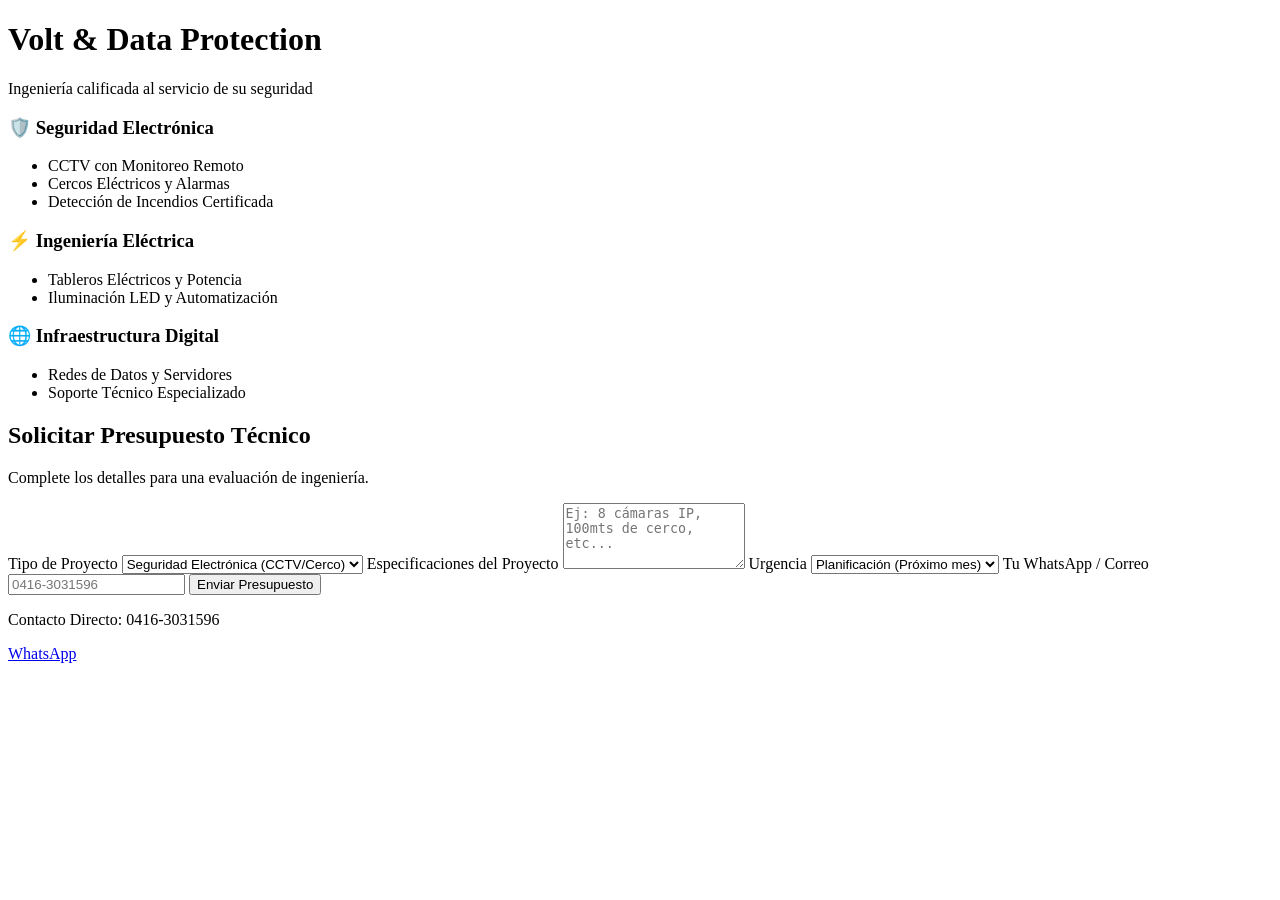
==== commit e5af9358: "fix: mover index a la raíz para despliegue nativo en GitHub" ====
--- a/index.html
+++ b/index.html
@@ -5,17 +5,15 @@
     <meta name="viewport" content="width=device-width, initial-scale=1.0">
     <title>Volt & Data Protection | Ingeniería y Seguridad</title>
     
-    <link rel="stylesheet" href="src/css/style.css">
-    <script src="src/js/main.js" defer></script>
+    <?!= include('src/frontend/css'); ?>
     
     <link href="https://fonts.googleapis.com/css2?family=Outfit:wght@400;900&display=swap" rel="stylesheet">        
     
     <meta property="og:title" content="Volt & Data Protection">
     <meta property="og:description" content="Ingeniería especializada en Seguridad Electrónica, Redes y Energía.">
     <meta property="og:type" content="website">
-    <meta property="og:url" content="https://dekardinuta.github.io/volt-data-protection/">
-    <meta property="og:image" content="https://dekardinuta.github.io/volt-data-protection/assets/img/social/og-image.jpg">
-    <meta name="twitter:card" content="summary_large_image">
+    <meta property="og:url" content="https://script.google.com/macros/s/TU_ID_DE_SCRIPT/exec">
+    <meta property="og:image" content="https://dekardinuta.github.io/volt-data-protection/assets/img/social/og-img2.png">
 </head>
 <body>
 
@@ -93,5 +91,7 @@
         <a href="https://wa.me/584163031596" class="btn-whatsapp">WhatsApp</a>
     </footer>
 
+    <?!= include('src/frontend/js'); ?>
+
 </body>
 </html>
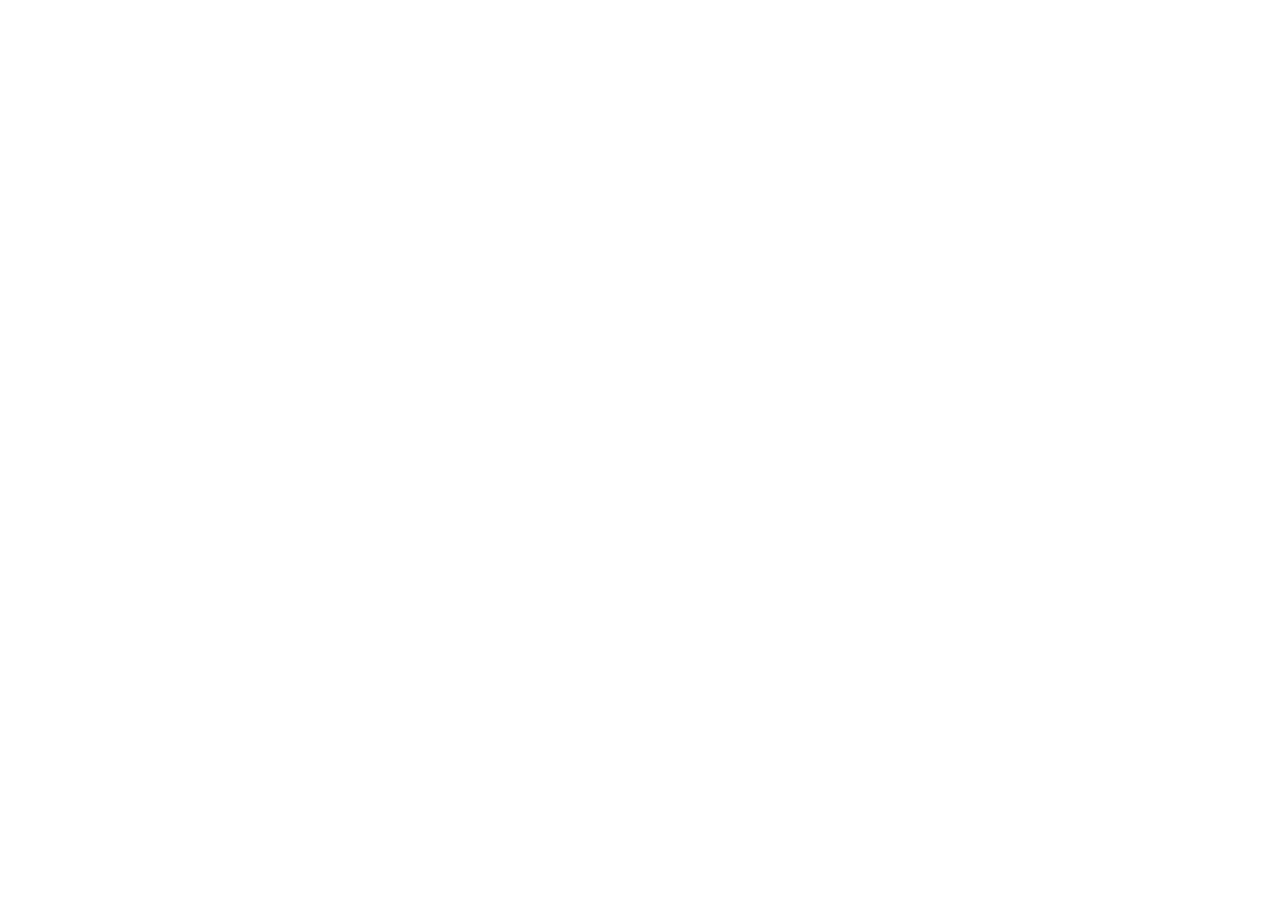
==== commit eef7159e: "feat(frontend): redirección GitHub Pages y UX mejorada - Agrega index.html en raíz para redirigir a " ====
--- a/index.html
+++ b/index.html
@@ -1,97 +1,29 @@
 <!DOCTYPE html>
-<html lang="es">
+<html>
 <head>
-    <meta charset="UTF-8">
-    <meta name="viewport" content="width=device-width, initial-scale=1.0">
-    <title>Volt & Data Protection | Ingeniería y Seguridad</title>
-    
-    <?!= include('src/frontend/css'); ?>
-    
-    <link href="https://fonts.googleapis.com/css2?family=Outfit:wght@400;900&display=swap" rel="stylesheet">        
-    
-    <meta property="og:title" content="Volt & Data Protection">
-    <meta property="og:description" content="Ingeniería especializada en Seguridad Electrónica, Redes y Energía.">
-    <meta property="og:type" content="website">
-    <meta property="og:url" content="https://script.google.com/macros/s/TU_ID_DE_SCRIPT/exec">
-    <meta property="og:image" content="https://dekardinuta.github.io/volt-data-protection/assets/img/social/og-img2.png">
+    <meta charset="utf-8">
+    <meta http-equiv="refresh" content="0; url=https://script.google.com/macros/s/AKfycbyuXWM7q3e2pAheuUd-EWIkpXpI1UZAwuZZ8JbD0K7nNFObbc1_m5Hbz-rMaQ8eV-PDtg/exec">
+    <title>Redirigiendo a Volt & Data...</title>
+    <style>
+        body {
+            font-family: 'Outfit', sans-serif;
+            background: #0a0e27;
+            color: #ffffff;
+            display: flex;
+            flex-direction: column;
+            align-items: center;
+            justify-content: center;
+            height: 100vh;
+            margin: 0;
+        }
+        a {
+            color: #00ff9d;
+            text-decoration: none;
+        }
+    </style>
 </head>
 <body>
-
-    <header>
-        <h1>Volt & Data <span>Protection</span></h1>
-        <p>Ingeniería calificada al servicio de su seguridad</p>
-    </header>
-
-    <main class="container">
-        <section class="services-grid">
-            <div class="card" id="seguridad">
-                <h3>🛡️ Seguridad <span>Electrónica</span></h3>
-                <ul>
-                    <li>CCTV con Monitoreo Remoto</li>
-                    <li>Cercos Eléctricos y Alarmas</li>
-                    <li>Detección de Incendios Certificada</li>
-                </ul>
-            </div>
-
-            <div class="card" id="electrica">
-                <h3>⚡ Ingeniería <span>Eléctrica</span></h3>
-                <ul>
-                    <li>Tableros Eléctricos y Potencia</li>
-                    <li>Iluminación LED y Automatización</li>
-                </ul>
-            </div>
-
-            <div class="card" id="redes">
-                <h3>🌐 Infraestructura <span>Digital</span></h3>
-                <ul>
-                    <li>Redes de Datos y Servidores</li>
-                    <li>Soporte Técnico Especializado</li>
-                </ul>
-            </div>
-        </section>
-
-        <section id="contacto">
-            <form id="lead-form">
-                <h2>Solicitar Presupuesto Técnico</h2>
-                <p style="color: var(--text-dim); margin-bottom: 1rem;">Complete los detalles para una evaluación de ingeniería.</p>
-                
-                <div style="display:none;" aria-hidden="true">
-                    <label for="website">Si eres humano, deja este campo vacío</label>
-                    <input type="text" id="website" name="website" tabindex="-1" autocomplete="off">
-                </div>
-
-                <label for="tipo">Tipo de Proyecto</label>
-                <select id="tipo" name="tipo" required>
-                    <option value="Seguridad">Seguridad Electrónica (CCTV/Cerco)</option>
-                    <option value="Incendio">Sistemas Contra Incendio</option>
-                    <option value="Electrica">Ingeniería Eléctrica / Motores</option>
-                    <option value="Redes">Redes y Datos</option>
-                </select>
-
-                <label for="specs">Especificaciones del Proyecto</label>
-                <textarea id="specs" name="specs" rows="4" placeholder="Ej: 8 cámaras IP, 100mts de cerco, etc..." required></textarea>
-
-                <label for="urgencia">Urgencia</label>
-                <select id="urgencia" name="urgencia">
-                    <option value="Baja">Planificación (Próximo mes)</option>
-                    <option value="Media">Normal (Esta semana)</option>
-                    <option value="Alta">Inmediata / Emergencia</option>
-                </select>
-
-                <label for="contacto-input">Tu WhatsApp / Correo</label>
-                <input type="text" id="contacto-input" name="contacto" required placeholder="0416-3031596">
-
-                <button type="submit">Enviar Presupuesto</button>
-            </form>
-        </section>
-    </main>
-
-    <footer>
-        <p>Contacto Directo: 0416-3031596</p>
-        <a href="https://wa.me/584163031596" class="btn-whatsapp">WhatsApp</a>
-    </footer>
-
-    <?!= include('src/frontend/js'); ?>
-
+    <p>Redirigiendo a <strong>Volt & Data Protection</strong>...</p>
+    <p>Si no funciona automáticamente, <a href="https://script.google.com/macros/s/AKfycbyuXWM7q3e2pAheuUd-EWIkpXpI1UZAwuZZ8JbD0K7nNFObbc1_m5Hbz-rMaQ8eV-PDtg/exec">haz clic aquí</a>.</p>
 </body>
 </html>
